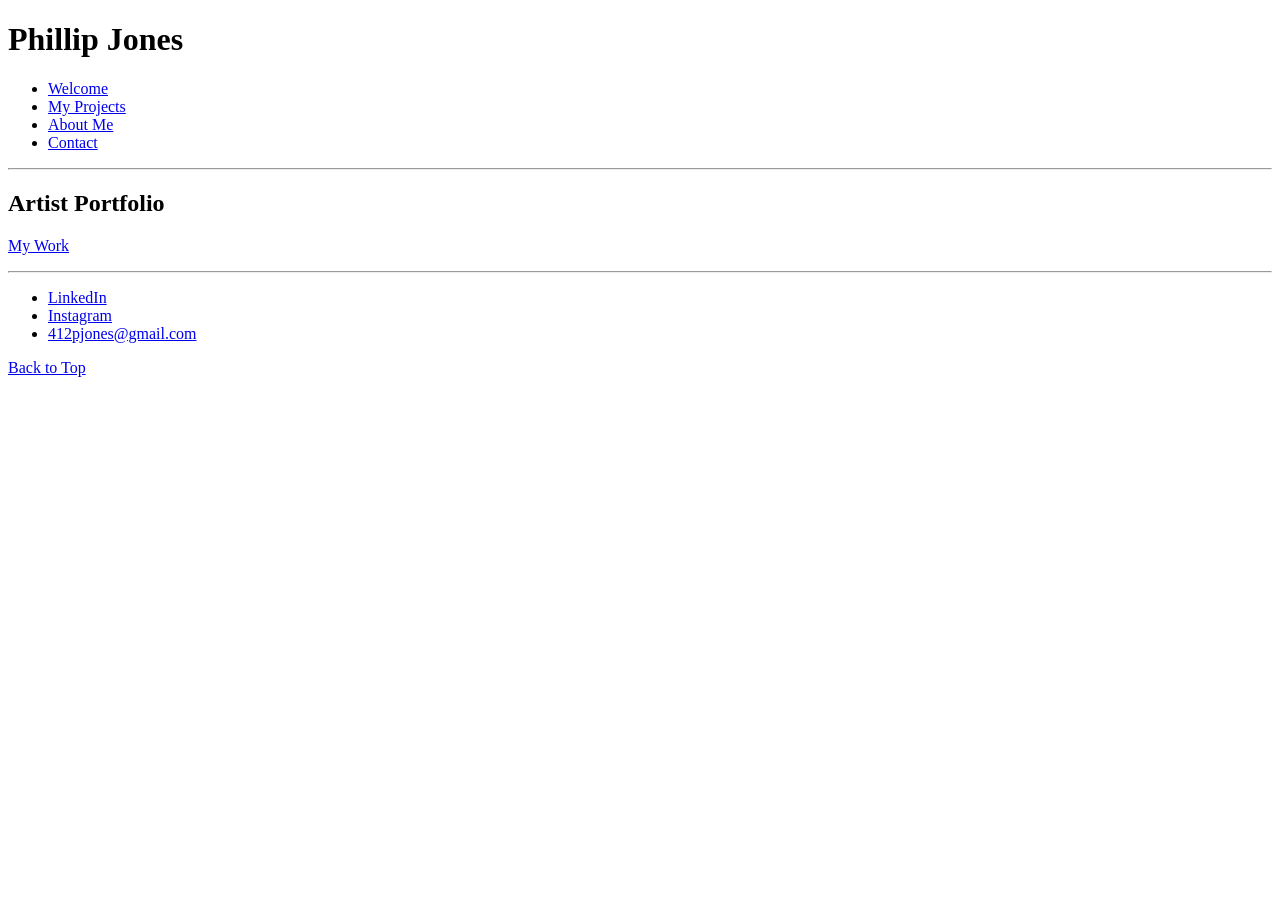
==== index.html @ 15fa6e45 "portfolio" ====
<!DOCTYPE html>
<html>
<head>
<meta charset="utf-8">
<title>Phillip Jones - Welcome</title>
</head>
<body>
<h1>Phillip Jones</h1>
<ul>
  <li><a href="index.html">Welcome</a></li>
  <li><a href="work.html">My Projects</a></li>
  <li><a href="about.html">About Me</a></li>
  <li><a href="contact.html">Contact</a></li>
</ul>
<hr>
<h2>Artist Portfolio</h2>
<p><a href="work.html">My Work</a></p>
<hr>
<ul>
  <li><a href="http://www.linkedin.com/in/phillipjones02">LinkedIn</a></li>
  <li><a href="https://www.instagram.com/gavinj0nes/">Instagram</a></li>
  <li><a href="mailto:412pjones@gmail.com">412pjones@gmail.com</a></li>
</ul>
<p><a href="#">Back to Top</a></p>
</body>
</html>
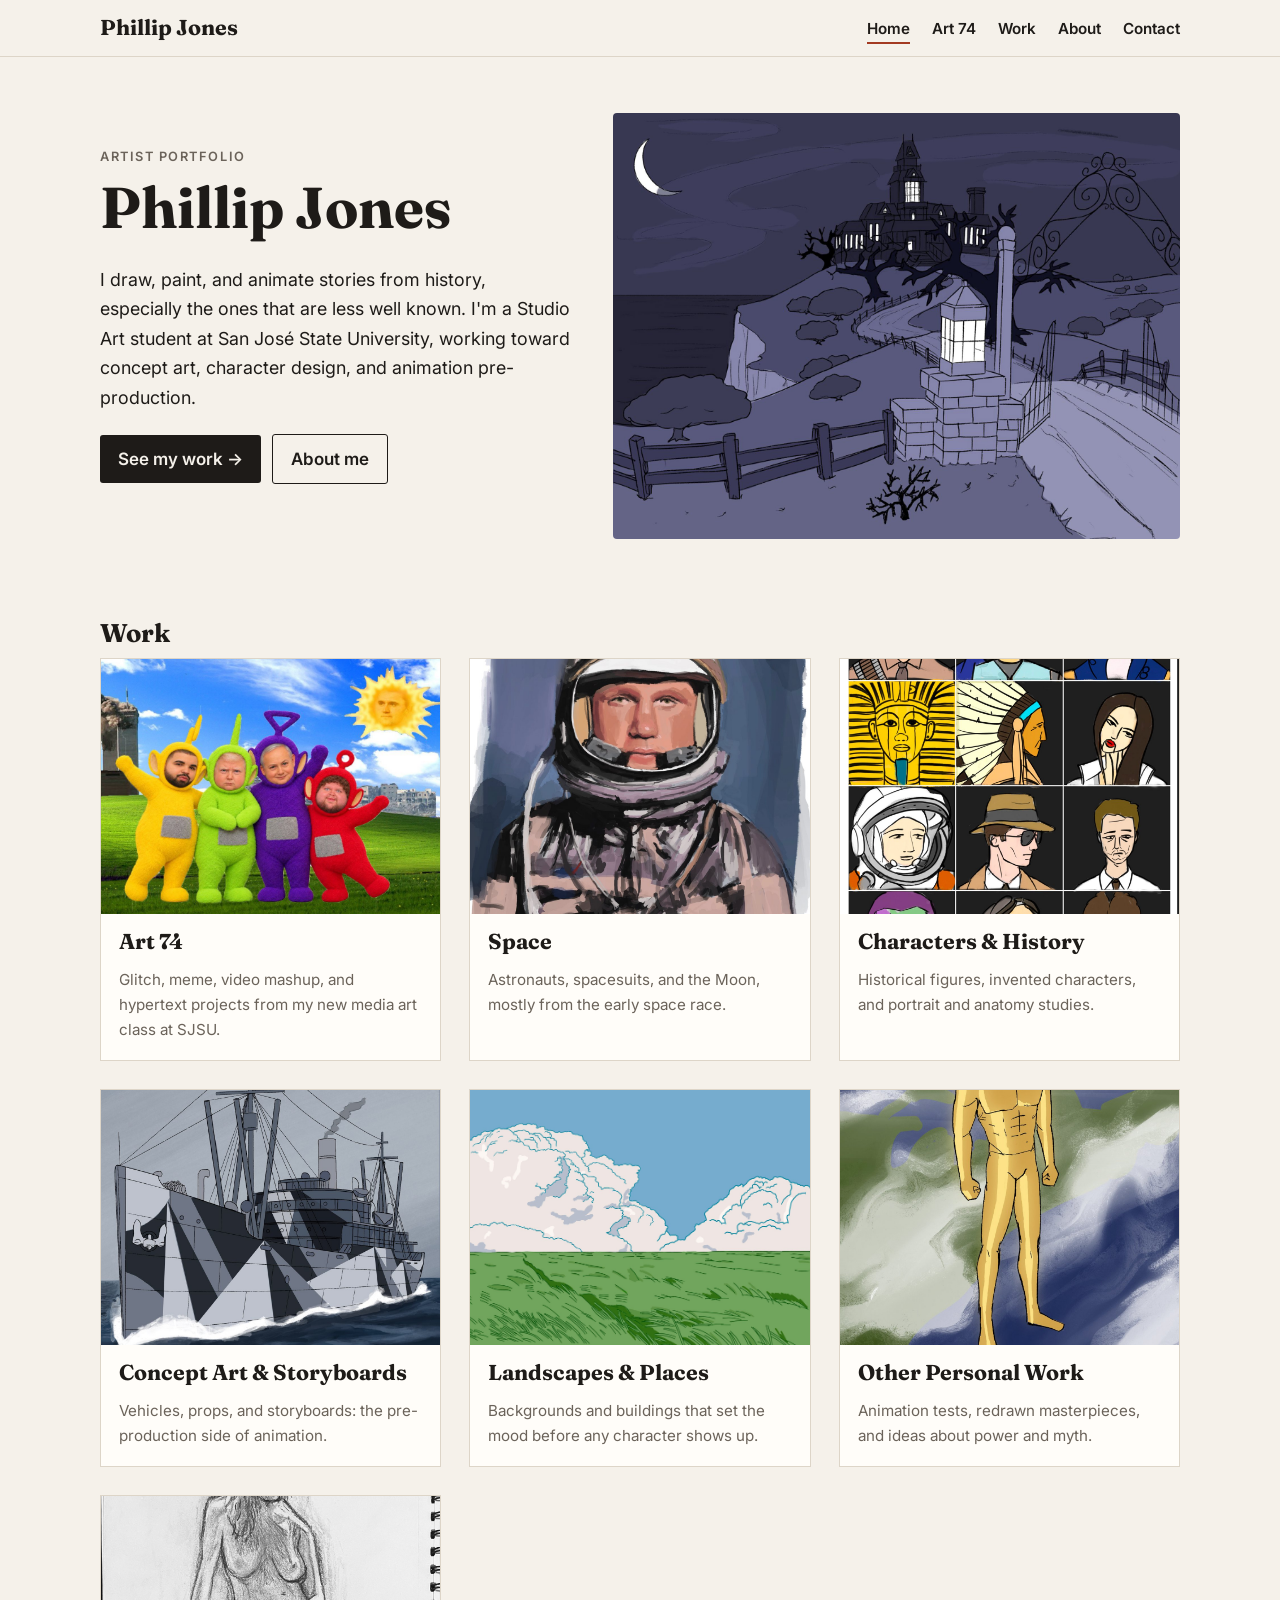
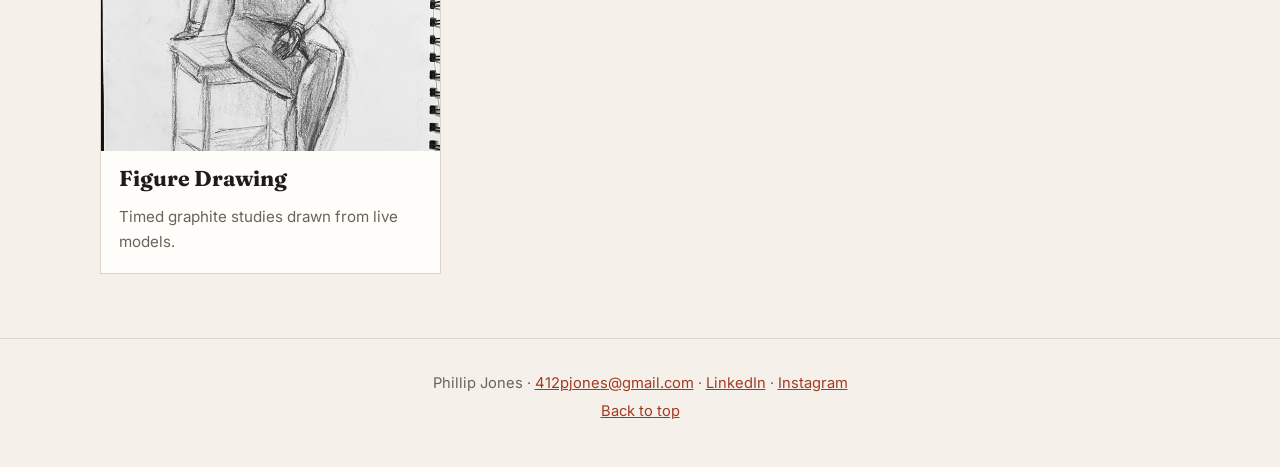
==== commit d5557da3: "update" ====
--- a/index.html
+++ b/index.html
@@ -1,26 +1,82 @@
 <!DOCTYPE html>
-<html>
+<html lang="en">
 <head>
-<meta charset="utf-8">
-<title>Phillip Jones - Welcome</title>
+  <meta charset="utf-8">
+  <meta name="viewport" content="width=device-width, initial-scale=1">
+  <title>Phillip Jones | Artist Portfolio</title>
+  <meta name="description" content="Portfolio of Phillip Jones, artist and illustrator">
+  <link rel="preconnect" href="https://fonts.googleapis.com">
+  <link rel="preconnect" href="https://fonts.gstatic.com" crossorigin>
+  <link href="https://fonts.googleapis.com/css2?family=Fraunces:opsz,wght@9..144,500;9..144,700&family=Inter:wght@400;600&display=swap" rel="stylesheet">
+  <link rel="stylesheet" href="css/style.css">
 </head>
-<body>
-<h1>Phillip Jones</h1>
-<ul>
-  <li><a href="index.html">Welcome</a></li>
-  <li><a href="work.html">My Projects</a></li>
-  <li><a href="about.html">About Me</a></li>
-  <li><a href="contact.html">Contact</a></li>
-</ul>
-<hr>
-<h2>Artist Portfolio</h2>
-<p><a href="work.html">My Work</a></p>
-<hr>
-<ul>
-  <li><a href="http://www.linkedin.com/in/phillipjones02">LinkedIn</a></li>
-  <li><a href="https://www.instagram.com/gavinj0nes/">Instagram</a></li>
-  <li><a href="mailto:412pjones@gmail.com">412pjones@gmail.com</a></li>
-</ul>
-<p><a href="#">Back to Top</a></p>
+<body id="top">
+<header class="site-header">
+  <nav class="nav">
+    <a class="brand" href="index.html">Phillip Jones</a>
+    <ul>
+      <li><a href="index.html" class="active" aria-current="page">Home</a></li>
+      <li><a href="art-74.html">Art 74</a></li>
+      <li><a href="work.html">Work</a></li>
+      <li><a href="about.html">About</a></li>
+      <li><a href="contact.html">Contact</a></li>
+    </ul>
+  </nav>
+</header>
+<main>
+<section class="hero">
+  <div class="hero-text">
+    <p class="eyebrow">Artist Portfolio</p>
+    <h1>Phillip Jones</h1>
+    <p class="lede">I draw, paint, and animate stories from history, especially the ones that are less well known. I'm a Studio Art student at San José State University, working toward concept art, character design, and animation pre-production.</p>
+    <p><a class="button" href="work.html">See my work &rarr;</a> <a class="button ghost" href="about.html">About me</a></p>
+  </div>
+  <div class="hero-image">
+    <img src="img/home/hero.jpg" alt="Cliffside Manor, a digital painting of a mansion on a sea cliff at night">
+  </div>
+</section>
+<h2 class="section-title">Work</h2>
+<div class="cards">
+  <a class="card" href="art-74.html">
+    <img src="img/art-74/cover.jpg" alt="Art 74" loading="lazy">
+    <span class="card-title">Art 74</span>
+    <span class="card-text">Glitch, meme, video mashup, and hypertext projects from my new media art class at SJSU.</span>
+  </a>
+  <a class="card" href="space.html">
+    <img src="img/space/cover.jpg" alt="Space" loading="lazy">
+    <span class="card-title">Space</span>
+    <span class="card-text">Astronauts, spacesuits, and the Moon, mostly from the early space race.</span>
+  </a>
+  <a class="card" href="characters.html">
+    <img src="img/characters/cover.jpg" alt="Characters & History" loading="lazy">
+    <span class="card-title">Characters & History</span>
+    <span class="card-text">Historical figures, invented characters, and portrait and anatomy studies.</span>
+  </a>
+  <a class="card" href="concept-art.html">
+    <img src="img/concept-art/cover.jpg" alt="Concept Art & Storyboards" loading="lazy">
+    <span class="card-title">Concept Art & Storyboards</span>
+    <span class="card-text">Vehicles, props, and storyboards: the pre-production side of animation.</span>
+  </a>
+  <a class="card" href="landscapes.html">
+    <img src="img/landscapes/cover.jpg" alt="Landscapes & Places" loading="lazy">
+    <span class="card-title">Landscapes & Places</span>
+    <span class="card-text">Backgrounds and buildings that set the mood before any character shows up.</span>
+  </a>
+  <a class="card" href="personal-work.html">
+    <img src="img/personal-work/cover.jpg" alt="Other Personal Work" loading="lazy">
+    <span class="card-title">Other Personal Work</span>
+    <span class="card-text">Animation tests, redrawn masterpieces, and ideas about power and myth.</span>
+  </a>
+  <a class="card" href="figure-drawing.html">
+    <img src="img/figure-drawing/cover.jpg" alt="Figure Drawing" loading="lazy">
+    <span class="card-title">Figure Drawing</span>
+    <span class="card-text">Timed graphite studies drawn from live models.</span>
+  </a>
+</div>
+</main>
+<footer class="site-footer">
+  <p>Phillip Jones &middot; <a href="mailto:412pjones@gmail.com">412pjones@gmail.com</a> &middot; <a href="https://www.linkedin.com/in/phillipjones02">LinkedIn</a> &middot; <a href="https://www.instagram.com/gavinj0nes/">Instagram</a></p>
+  <p><a href="#top">Back to top</a></p>
+</footer>
 </body>
 </html>
--- a/css/style.css
+++ b/css/style.css
@@ -0,0 +1,136 @@
+/* Phillip Jones portfolio: one simple stylesheet */
+
+:root {
+  --paper: #f5f1ea;
+  --ink: #1e1b18;
+  --muted: #6b635a;
+  --line: #ddd5c8;
+  --accent: #a33a22;
+  --card: #fffdf9;
+  --max: 1120px;
+}
+
+* { box-sizing: border-box; }
+
+html { scroll-behavior: smooth; }
+
+body {
+  margin: 0;
+  background: var(--paper);
+  color: var(--ink);
+  font-family: "Inter", system-ui, -apple-system, sans-serif;
+  font-size: 17px;
+  line-height: 1.65;
+}
+
+h1, h2, .brand, .card-title {
+  font-family: "Fraunces", Georgia, serif;
+  font-weight: 700;
+  line-height: 1.15;
+  margin: 0 0 .4em;
+}
+h1 { font-size: clamp(2.2rem, 5vw, 3.6rem); }
+h2 { font-size: 1.6rem; }
+
+a { color: var(--accent); }
+a:hover { color: var(--ink); }
+
+img, video { max-width: 100%; height: auto; display: block; }
+
+main { max-width: var(--max); margin: 0 auto; padding: 0 20px 64px; }
+
+/* ---------- navigation ---------- */
+.site-header {
+  position: sticky; top: 0; z-index: 10;
+  background: var(--paper);
+  border-bottom: 1px solid var(--line);
+}
+.nav {
+  max-width: var(--max); margin: 0 auto; padding: 14px 20px;
+  display: flex; flex-wrap: wrap; align-items: center; justify-content: space-between; gap: 8px 24px;
+}
+.brand { font-size: 1.35rem; margin: 0; color: var(--ink); text-decoration: none; }
+.nav ul { list-style: none; margin: 0; padding: 0; display: flex; flex-wrap: wrap; gap: 4px 22px; }
+.nav ul a {
+  color: var(--ink); text-decoration: none; font-weight: 600; font-size: .95rem;
+  padding: 4px 0; border-bottom: 2px solid transparent;
+}
+.nav ul a:hover, .nav ul a.active { border-bottom-color: var(--accent); }
+
+/* ---------- shared bits ---------- */
+.eyebrow { text-transform: uppercase; letter-spacing: .12em; font-size: .8rem; font-weight: 600; color: var(--muted); margin: 0 0 8px; }
+.eyebrow a { color: var(--muted); }
+.lede { font-size: 1.12rem; max-width: 46em; }
+.button {
+  display: inline-block; padding: 10px 18px; margin: 4px 6px 4px 0;
+  background: var(--ink); color: var(--paper); text-decoration: none; font-weight: 600; border-radius: 3px;
+}
+.button:hover { background: var(--accent); color: #fff; }
+.button.ghost { background: transparent; color: var(--ink); border: 1px solid var(--ink); }
+.button.ghost:hover { background: var(--ink); color: var(--paper); }
+
+.page-head { padding: 48px 0 16px; border-bottom: 1px solid var(--line); margin-bottom: 40px; }
+.section-title { margin-top: 56px; }
+.jump { font-weight: 600; margin: -20px 0 40px; }
+
+/* ---------- home ---------- */
+.hero { display: grid; grid-template-columns: 1fr 1.2fr; gap: 40px; align-items: center; padding: 56px 0 24px; }
+.hero-image img { border-radius: 4px; }
+
+/* ---------- cards (work index) ---------- */
+.cards { display: grid; grid-template-columns: repeat(auto-fill, minmax(300px, 1fr)); gap: 28px; }
+.card {
+  display: flex; flex-direction: column; background: var(--card); border: 1px solid var(--line);
+  color: var(--ink); text-decoration: none; transition: transform .15s;
+}
+.card:hover { transform: translateY(-3px); color: var(--ink); }
+.card img { width: 100%; aspect-ratio: 4 / 3; object-fit: cover; }
+.card-title { font-size: 1.35rem; padding: 16px 18px 4px; }
+.card-text { padding: 0 18px 18px; color: var(--muted); font-size: .95rem; }
+
+/* ---------- project entries ---------- */
+.work {
+  display: grid; grid-template-columns: 1.3fr 1fr; gap: 36px; align-items: start;
+  padding-bottom: 48px; margin-bottom: 48px; border-bottom: 1px solid var(--line);
+  scroll-margin-top: 90px;
+}
+.work.wide { grid-template-columns: 1fr; }
+.work.wide .info { max-width: 46em; order: -1; }
+.media img, .video video { background: var(--card); border: 1px solid var(--line); }
+.media.multi { display: grid; gap: 14px; }
+.media.multi > a:only-child { grid-column: 1 / -1; }
+.work.wide .media.multi { grid-template-columns: repeat(auto-fit, minmax(260px, 1fr)); }
+.media.gallery { columns: 3 260px; column-gap: 16px; }
+.media.gallery a { display: block; break-inside: avoid; margin-bottom: 16px; }
+.info h2 { margin-bottom: 4px; }
+.label { color: var(--accent); text-transform: uppercase; letter-spacing: .12em; font-size: .8rem; font-weight: 600; margin: 0 0 6px; }
+.meta { color: var(--muted); font-size: .92rem; margin: 0 0 14px; }
+
+/* ---------- about ---------- */
+.about { display: grid; grid-template-columns: 1fr 1.5fr; gap: 48px; align-items: start; }
+.about-photo { position: sticky; top: 90px; }
+.about-text h2 { margin-top: 0; }
+.about-text h2 + p { margin-top: 0; }
+.about-text ul + p, .about-text p + h2 { margin-top: 32px; }
+.plain { padding-left: 1.1em; }
+.plain li { margin-bottom: 8px; }
+
+/* ---------- contact ---------- */
+.contact-list { list-style: none; padding: 0; max-width: 640px; }
+.contact-list li { display: flex; gap: 20px; padding: 18px 0; border-bottom: 1px solid var(--line); font-size: 1.15rem; }
+.contact-list span { width: 110px; color: var(--muted); font-weight: 600; }
+
+/* ---------- footer ---------- */
+.site-footer { border-top: 1px solid var(--line); text-align: center; padding: 28px 20px 40px; color: var(--muted); font-size: .92rem; }
+.site-footer p { margin: 4px 0; }
+
+/* ---------- small screens ---------- */
+@media (max-width: 800px) {
+  .hero, .work, .about { grid-template-columns: 1fr; gap: 24px; }
+  .about-photo { position: static; max-width: 420px; }
+  .page-head { padding-top: 32px; }
+  .contact-list li { flex-direction: column; gap: 2px; }
+}
+
+/* keep tall pieces from running off the screen */
+.work:not(.wide) .media img { max-height: 760px; width: auto; }
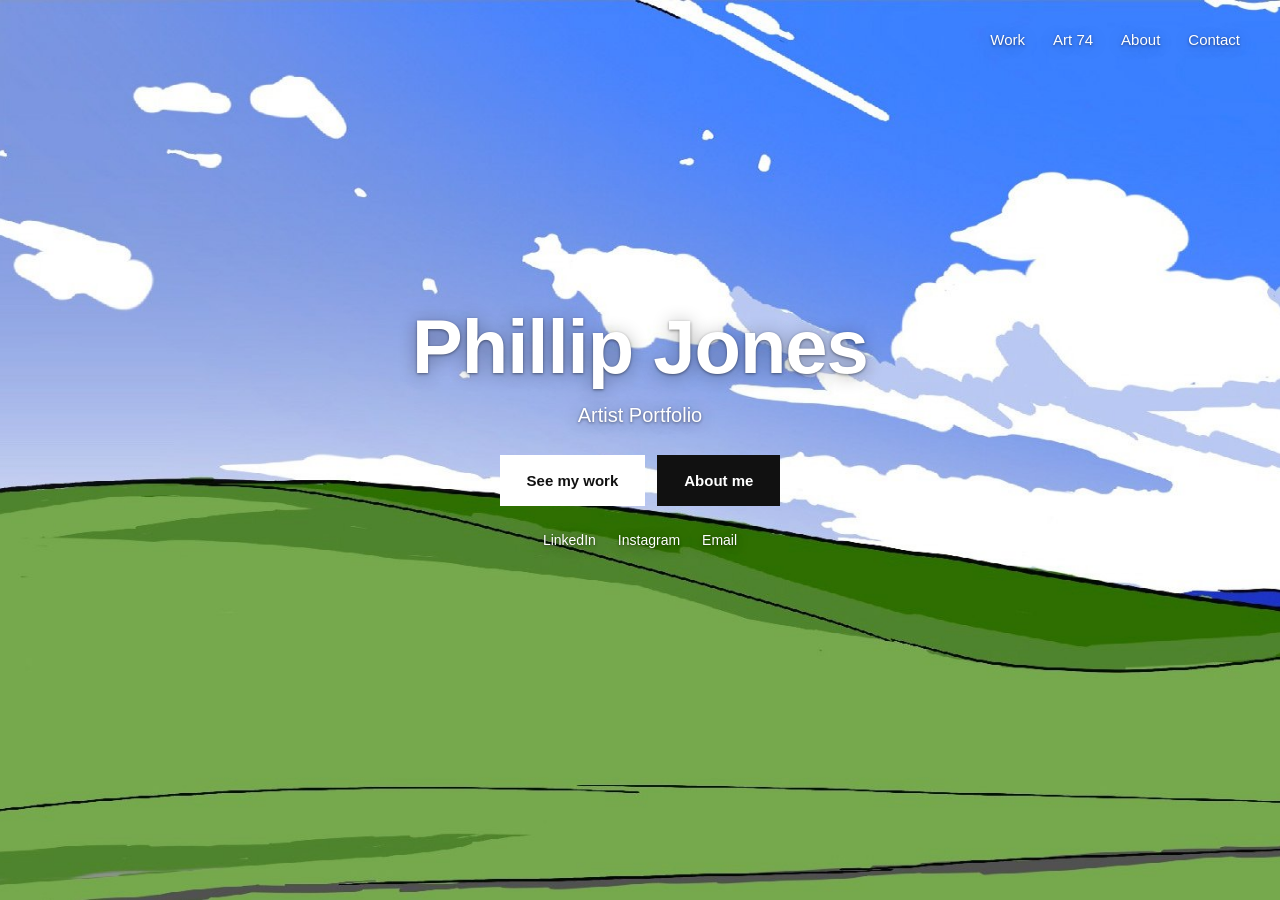
==== commit 8ed7d681: "ok" ====
--- a/index.html
+++ b/index.html
@@ -5,78 +5,25 @@
   <meta name="viewport" content="width=device-width, initial-scale=1">
   <title>Phillip Jones | Artist Portfolio</title>
   <meta name="description" content="Portfolio of Phillip Jones, artist and illustrator">
-  <link rel="preconnect" href="https://fonts.googleapis.com">
-  <link rel="preconnect" href="https://fonts.gstatic.com" crossorigin>
-  <link href="https://fonts.googleapis.com/css2?family=Fraunces:opsz,wght@9..144,500;9..144,700&family=Inter:wght@400;600&display=swap" rel="stylesheet">
   <link rel="stylesheet" href="css/style.css">
 </head>
-<body id="top">
-<header class="site-header">
-  <nav class="nav">
-    <a class="brand" href="index.html">Phillip Jones</a>
+<body class="home">
+<div class="hero">
+  <img class="hero-bg" src="img/home/bliss.jpg" alt="">
+  <nav class="hero-nav" aria-label="Main">
     <ul>
-      <li><a href="index.html" class="active" aria-current="page">Home</a></li>
+      <li><a href="work.html">Work</a></li>
       <li><a href="art-74.html">Art 74</a></li>
-      <li><a href="work.html">Work</a></li>
       <li><a href="about.html">About</a></li>
-      <li><a href="contact.html">Contact</a></li>
+      <li><a href="about.html#contact">Contact</a></li>
     </ul>
   </nav>
-</header>
-<main>
-<section class="hero">
-  <div class="hero-text">
-    <p class="eyebrow">Artist Portfolio</p>
+  <main class="hero-center">
     <h1>Phillip Jones</h1>
-    <p class="lede">I draw, paint, and animate stories from history, especially the ones that are less well known. I'm a Studio Art student at San José State University, working toward concept art, character design, and animation pre-production.</p>
-    <p><a class="button" href="work.html">See my work &rarr;</a> <a class="button ghost" href="about.html">About me</a></p>
-  </div>
-  <div class="hero-image">
-    <img src="img/home/hero.jpg" alt="Cliffside Manor, a digital painting of a mansion on a sea cliff at night">
-  </div>
-</section>
-<h2 class="section-title">Work</h2>
-<div class="cards">
-  <a class="card" href="art-74.html">
-    <img src="img/art-74/cover.jpg" alt="Art 74" loading="lazy">
-    <span class="card-title">Art 74</span>
-    <span class="card-text">Glitch, meme, video mashup, and hypertext projects from my new media art class at SJSU.</span>
-  </a>
-  <a class="card" href="space.html">
-    <img src="img/space/cover.jpg" alt="Space" loading="lazy">
-    <span class="card-title">Space</span>
-    <span class="card-text">Astronauts, spacesuits, and the Moon, mostly from the early space race.</span>
-  </a>
-  <a class="card" href="characters.html">
-    <img src="img/characters/cover.jpg" alt="Characters & History" loading="lazy">
-    <span class="card-title">Characters & History</span>
-    <span class="card-text">Historical figures, invented characters, and portrait and anatomy studies.</span>
-  </a>
-  <a class="card" href="concept-art.html">
-    <img src="img/concept-art/cover.jpg" alt="Concept Art & Storyboards" loading="lazy">
-    <span class="card-title">Concept Art & Storyboards</span>
-    <span class="card-text">Vehicles, props, and storyboards: the pre-production side of animation.</span>
-  </a>
-  <a class="card" href="landscapes.html">
-    <img src="img/landscapes/cover.jpg" alt="Landscapes & Places" loading="lazy">
-    <span class="card-title">Landscapes & Places</span>
-    <span class="card-text">Backgrounds and buildings that set the mood before any character shows up.</span>
-  </a>
-  <a class="card" href="personal-work.html">
-    <img src="img/personal-work/cover.jpg" alt="Other Personal Work" loading="lazy">
-    <span class="card-title">Other Personal Work</span>
-    <span class="card-text">Animation tests, redrawn masterpieces, and ideas about power and myth.</span>
-  </a>
-  <a class="card" href="figure-drawing.html">
-    <img src="img/figure-drawing/cover.jpg" alt="Figure Drawing" loading="lazy">
-    <span class="card-title">Figure Drawing</span>
-    <span class="card-text">Timed graphite studies drawn from live models.</span>
-  </a>
+    <p class="tag">Artist Portfolio</p>
+    <p class="actions"><a class="btn white" href="work.html">See my work</a> <a class="btn line" href="about.html">About me</a></p>
+    <p class="social"><a href="https://www.linkedin.com/in/phillipjones02">LinkedIn</a> <a href="https://www.instagram.com/gavinj0nes/">Instagram</a> <a href="mailto:412pjones@gmail.com">Email</a></p>
+  </main>
 </div>
-</main>
-<footer class="site-footer">
-  <p>Phillip Jones &middot; <a href="mailto:412pjones@gmail.com">412pjones@gmail.com</a> &middot; <a href="https://www.linkedin.com/in/phillipjones02">LinkedIn</a> &middot; <a href="https://www.instagram.com/gavinj0nes/">Instagram</a></p>
-  <p><a href="#top">Back to top</a></p>
-</footer>
 </body>
 </html>
--- a/css/style.css
+++ b/css/style.css
@@ -1,136 +1,126 @@
-/* Phillip Jones portfolio: one simple stylesheet */
-
-:root {
-  --paper: #f5f1ea;
-  --ink: #1e1b18;
-  --muted: #6b635a;
-  --line: #ddd5c8;
-  --accent: #a33a22;
-  --card: #fffdf9;
-  --max: 1120px;
-}
+/* Phillip Jones portfolio */
 
 * { box-sizing: border-box; }
 
-html { scroll-behavior: smooth; }
-
 body {
   margin: 0;
-  background: var(--paper);
-  color: var(--ink);
-  font-family: "Inter", system-ui, -apple-system, sans-serif;
-  font-size: 17px;
-  line-height: 1.65;
+  background: #fff;
+  color: #111;
+  font-family: "Helvetica Neue", Helvetica, Arial, sans-serif;
+  font-size: 16px;
+  line-height: 1.55;
 }
 
-h1, h2, .brand, .card-title {
-  font-family: "Fraunces", Georgia, serif;
-  font-weight: 700;
-  line-height: 1.15;
-  margin: 0 0 .4em;
+a { color: #111; text-decoration: none; }
+a:hover { color: #111; }
+img, video { display: block; max-width: 100%; }
+h1, h2 { line-height: 1.15; }
+
+/* header */
+.top {
+  display: flex; flex-wrap: wrap; justify-content: space-between; align-items: center;
+  gap: 12px 28px; padding: 28px 40px;
 }
-h1 { font-size: clamp(2.2rem, 5vw, 3.6rem); }
-h2 { font-size: 1.6rem; }
+.name { font-size: 20px; font-weight: 700; text-decoration: none; }
+.top ul, .hero-nav ul { list-style: none; margin: 0; padding: 0; display: flex; flex-wrap: wrap; gap: 8px 28px; }
+.top nav a, .hero-nav a { font-size: 15px; font-weight: 500; text-decoration: none; }
+.top nav a.on { font-weight: 700; }
+.top nav a:hover, .foot a:hover, .back:hover, .pager a:hover, .cv a:hover { color: #111; box-shadow: inset 0 -2px 0 #111; }
 
-a { color: var(--accent); }
-a:hover { color: var(--ink); }
+/* page body */
+.wrap { max-width: 1200px; margin: 0 auto; padding: 32px 40px 72px; }
+.intro { max-width: 680px; margin-bottom: 48px; }
+.intro h1 { font-size: 40px; margin: 8px 0 16px; }
+.intro p { font-size: 17px; margin: 0 0 12px; }
+.back { font-size: 14px; color: #666; }
 
-img, video { max-width: 100%; height: auto; display: block; }
+/* the grid: rows of art at their real shapes, no bars, no cropping.
+   Each tile grows in proportion to its width/height ratio (--r), so pieces in a row come out close to the same height. */
+.grid { display: flex; flex-wrap: wrap; gap: 56px 24px; }
+.grid::after { content: ""; flex-grow: 999; }
+.tile { margin: 0; flex: var(--r) 1 calc(var(--r) * 300px); max-width: calc(var(--r) * 390px); min-width: min(100%, 210px); }
+.figures { gap: 20px; }
+.figures .tile { flex-basis: calc(var(--r) * 280px); max-width: calc(var(--r) * 360px); min-width: 0; }
+/* when layout.js runs it sets each tile width exactly */
+.grid.rows .tile { flex: none; max-width: none; min-width: 0; }
+.grid.rows::after { display: none; }
+.pics { display: flex; gap: 10px; align-items: flex-start; }
+.pic { flex: calc(var(--r) * 100) 1 0; min-width: 0; display: block; }
+.pic img, .pic video { width: 100%; height: auto; }
+figcaption { padding-top: 14px; max-width: 640px; }
+figcaption h2 { font-size: 17px; margin: 0 0 4px; }
+figcaption p { font-size: 15px; margin: 0 0 10px; }
+.meta { color: #666; font-size: 14px !important; }
+.label { text-transform: uppercase; letter-spacing: .08em; font-size: 12px !important; font-weight: 700; color: #666; margin-bottom: 6px !important; }
 
-main { max-width: var(--max); margin: 0 auto; padding: 0 20px 64px; }
+/* work index: same-size cards, art fills the frame */
+.cards { display: grid; grid-template-columns: repeat(3, minmax(0, 1fr)); gap: 48px 28px; }
+.frame { display: block; aspect-ratio: 4 / 5; overflow: hidden; }
+.frame img { width: 100%; height: 100%; object-fit: cover; }
 
-/* ---------- navigation ---------- */
-.site-header {
-  position: sticky; top: 0; z-index: 10;
-  background: var(--paper);
-  border-bottom: 1px solid var(--line);
-}
-.nav {
-  max-width: var(--max); margin: 0 auto; padding: 14px 20px;
-  display: flex; flex-wrap: wrap; align-items: center; justify-content: space-between; gap: 8px 24px;
-}
-.brand { font-size: 1.35rem; margin: 0; color: var(--ink); text-decoration: none; }
-.nav ul { list-style: none; margin: 0; padding: 0; display: flex; flex-wrap: wrap; gap: 4px 22px; }
-.nav ul a {
-  color: var(--ink); text-decoration: none; font-weight: 600; font-size: .95rem;
-  padding: 4px 0; border-bottom: 2px solid transparent;
-}
-.nav ul a:hover, .nav ul a.active { border-bottom-color: var(--accent); }
+/* work index cards: same size, art fills the frame */
+.card { display: block; text-decoration: none; }
+.card-title { display: block; font-size: 17px; font-weight: 700; margin-top: 14px; }
+.card-text { display: block; font-size: 14px; color: #666; margin-top: 4px; }
+.card:hover .card-title { box-shadow: inset 0 -2px 0 #111; display: inline-block; }
 
-/* ---------- shared bits ---------- */
-.eyebrow { text-transform: uppercase; letter-spacing: .12em; font-size: .8rem; font-weight: 600; color: var(--muted); margin: 0 0 8px; }
-.eyebrow a { color: var(--muted); }
-.lede { font-size: 1.12rem; max-width: 46em; }
-.button {
-  display: inline-block; padding: 10px 18px; margin: 4px 6px 4px 0;
-  background: var(--ink); color: var(--paper); text-decoration: none; font-weight: 600; border-radius: 3px;
-}
-.button:hover { background: var(--accent); color: #fff; }
-.button.ghost { background: transparent; color: var(--ink); border: 1px solid var(--ink); }
-.button.ghost:hover { background: var(--ink); color: var(--paper); }
+/* buttons */
+.btn { display: inline-block; padding: 13px 26px; font-size: 15px; font-weight: 600; text-decoration: none; background: #111; color: #fff; border: 1px solid #111; }
+.btn:hover { background: #fff; color: #111; }
+.btn.white { background: #fff; color: #111; border-color: #fff; }
+.btn.white:hover { background: #111; color: #fff; border-color: #111; }
+.btn.line { background: transparent; color: #111; border-color: #111; }
+.btn.line:hover { background: #111; color: #fff; }
 
-.page-head { padding: 48px 0 16px; border-bottom: 1px solid var(--line); margin-bottom: 40px; }
-.section-title { margin-top: 56px; }
-.jump { font-weight: 600; margin: -20px 0 40px; }
+/* previous / next */
+.pager { display: flex; justify-content: space-between; gap: 16px; flex-wrap: wrap; margin-top: 72px; padding-top: 24px; border-top: 1px solid #ddd; font-weight: 600; }
+.pager a { text-decoration: none; }
 
-/* ---------- home ---------- */
-.hero { display: grid; grid-template-columns: 1fr 1.2fr; gap: 40px; align-items: center; padding: 56px 0 24px; }
-.hero-image img { border-radius: 4px; }
+/* home */
+.home .hero { position: relative; min-height: 100vh; display: flex; flex-direction: column; overflow: hidden; }
+.hero-bg { position: absolute; inset: 0; width: 100%; height: 100%; object-fit: cover; }
+.hero-nav { position: relative; display: flex; justify-content: flex-end; padding: 28px 40px; }
+.hero-center { position: relative; flex: 1; display: flex; flex-direction: column; align-items: center; justify-content: center; text-align: center; padding: 0 20px 14vh; }
+.hero-center h1 { font-size: clamp(44px, 8vw, 76px); margin: 0; letter-spacing: -1px; }
+.tag { font-size: 20px; margin: 10px 0 24px; }
+.actions { display: flex; flex-wrap: wrap; justify-content: center; gap: 12px; margin: 0 0 24px; }
+.social { display: flex; gap: 22px; margin: 0; font-size: 14px; }
 
-/* ---------- cards (work index) ---------- */
-.cards { display: grid; grid-template-columns: repeat(auto-fill, minmax(300px, 1fr)); gap: 28px; }
-.card {
-  display: flex; flex-direction: column; background: var(--card); border: 1px solid var(--line);
-  color: var(--ink); text-decoration: none; transition: transform .15s;
-}
-.card:hover { transform: translateY(-3px); color: var(--ink); }
-.card img { width: 100%; aspect-ratio: 4 / 3; object-fit: cover; }
-.card-title { font-size: 1.35rem; padding: 16px 18px 4px; }
-.card-text { padding: 0 18px 18px; color: var(--muted); font-size: .95rem; }
+/* about / CV */
+.about { display: flex; flex-wrap: wrap; gap: 56px; align-items: flex-start; }
+.about-photo { flex: 1 1 300px; max-width: 420px; width: 100%; }
+.cv { flex: 999 1 460px; min-width: 0; max-width: 680px; }
+.cv h1 { font-size: 40px; margin: 0 0 6px; }
+.cv section { margin-top: 40px; padding-top: 20px; border-top: 1px solid #ddd; }
+.cv h2 { font-size: 13px; text-transform: uppercase; letter-spacing: .08em; margin: 0 0 14px; }
+.cv p { margin: 0 0 12px; }
+.cv dl { display: grid; grid-template-columns: 130px 1fr; gap: 12px 20px; margin: 0; }
+.cv dt { color: #666; font-size: 14px; padding-top: 2px; }
+.cv dd { margin: 0; }
 
-/* ---------- project entries ---------- */
-.work {
-  display: grid; grid-template-columns: 1.3fr 1fr; gap: 36px; align-items: start;
-  padding-bottom: 48px; margin-bottom: 48px; border-bottom: 1px solid var(--line);
-  scroll-margin-top: 90px;
-}
-.work.wide { grid-template-columns: 1fr; }
-.work.wide .info { max-width: 46em; order: -1; }
-.media img, .video video { background: var(--card); border: 1px solid var(--line); }
-.media.multi { display: grid; gap: 14px; }
-.media.multi > a:only-child { grid-column: 1 / -1; }
-.work.wide .media.multi { grid-template-columns: repeat(auto-fit, minmax(260px, 1fr)); }
-.media.gallery { columns: 3 260px; column-gap: 16px; }
-.media.gallery a { display: block; break-inside: avoid; margin-bottom: 16px; }
-.info h2 { margin-bottom: 4px; }
-.label { color: var(--accent); text-transform: uppercase; letter-spacing: .12em; font-size: .8rem; font-weight: 600; margin: 0 0 6px; }
-.meta { color: var(--muted); font-size: .92rem; margin: 0 0 14px; }
+/* footer */
+.foot { display: flex; flex-wrap: wrap; gap: 8px 22px; padding: 28px 40px 40px; font-size: 13px; color: #666; }
+.foot a { color: #666; }
 
-/* ---------- about ---------- */
-.about { display: grid; grid-template-columns: 1fr 1.5fr; gap: 48px; align-items: start; }
-.about-photo { position: sticky; top: 90px; }
-.about-text h2 { margin-top: 0; }
-.about-text h2 + p { margin-top: 0; }
-.about-text ul + p, .about-text p + h2 { margin-top: 32px; }
-.plain { padding-left: 1.1em; }
-.plain li { margin-bottom: 8px; }
-
-/* ---------- contact ---------- */
-.contact-list { list-style: none; padding: 0; max-width: 640px; }
-.contact-list li { display: flex; gap: 20px; padding: 18px 0; border-bottom: 1px solid var(--line); font-size: 1.15rem; }
-.contact-list span { width: 110px; color: var(--muted); font-weight: 600; }
-
-/* ---------- footer ---------- */
-.site-footer { border-top: 1px solid var(--line); text-align: center; padding: 28px 20px 40px; color: var(--muted); font-size: .92rem; }
-.site-footer p { margin: 4px 0; }
-
-/* ---------- small screens ---------- */
-@media (max-width: 800px) {
-  .hero, .work, .about { grid-template-columns: 1fr; gap: 24px; }
-  .about-photo { position: static; max-width: 420px; }
-  .page-head { padding-top: 32px; }
-  .contact-list li { flex-direction: column; gap: 2px; }
+/* tablets and phones */
+@media (max-width: 900px) { .cards { grid-template-columns: repeat(2, minmax(0, 1fr)); gap: 40px 20px; } }
+@media (max-width: 560px) {
+  .top, .hero-nav, .foot { padding-left: 20px; padding-right: 20px; }
+  .wrap { padding: 20px 20px 56px; }
+  .cards { grid-template-columns: 1fr; }
+  .tile { flex-basis: 100%; max-width: none; }
+  .figures .tile { flex-basis: 40%; max-width: none; }
+  .hero-nav { justify-content: center; }
+  .cv dl { grid-template-columns: 1fr; gap: 2px; }
+  .cv dd { margin-bottom: 12px; }
 }
 
-/* keep tall pieces from running off the screen */
-.work:not(.wide) .media img { max-height: 760px; width: auto; }
+/* home: white text over the drawing */
+.home .hero { color: #fff; }
+.home .hero a { color: #fff; }
+.hero-center h1, .tag, .social a, .hero-nav a { text-shadow: 0 1px 3px rgba(0, 0, 0, .45), 0 2px 18px rgba(0, 0, 0, .3); }
+.hero-nav a:hover, .social a:hover { color: #fff; box-shadow: inset 0 -2px 0 #fff; }
+.home .btn.white { color: #111; text-shadow: none; }
+.home .btn.white:hover { background: #111; color: #fff; border-color: #111; }
+.home .btn.line { background: #111; color: #fff; border-color: #111; text-shadow: none; }
+.home .btn.line:hover { background: #fff; color: #111; border-color: #fff; }
